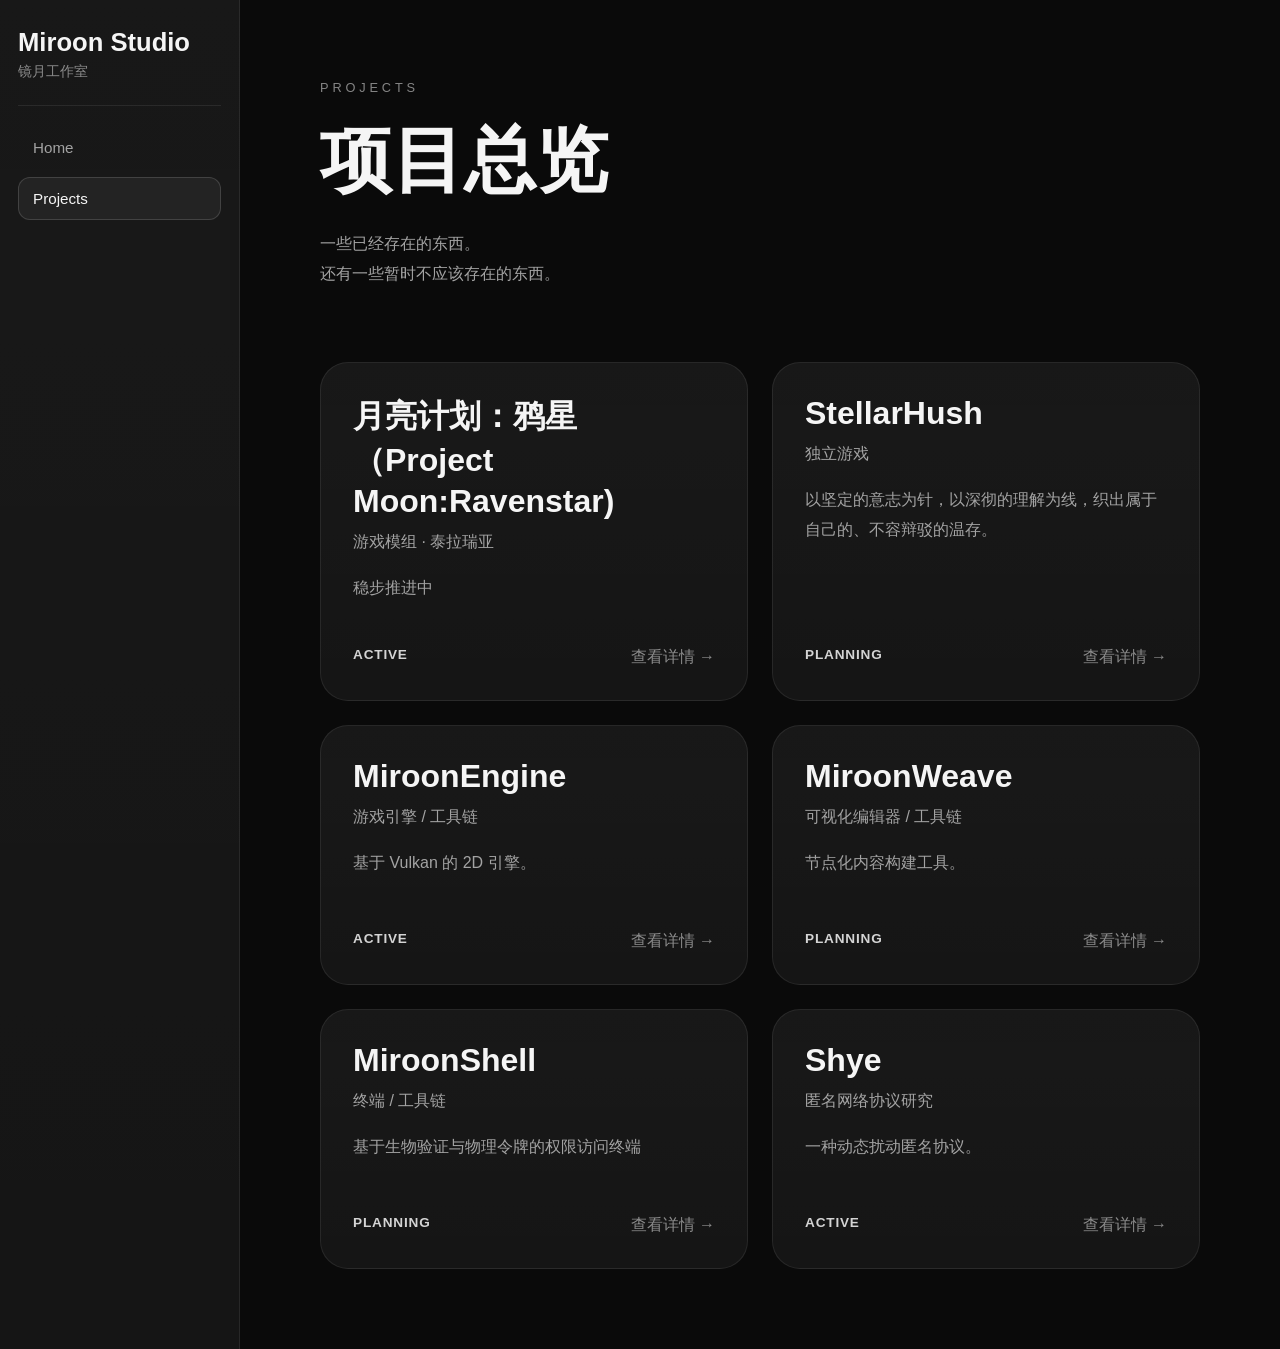
==== projects/index.html @ 6623b8a1 "Update static site" ====
<!DOCTYPE html>
<html lang="zh-CN">
<head>
    <meta charset="utf-8" />
    <meta name="viewport" content="width=device-width, initial-scale=1.0" />
    <meta name="description" content="镜月工作室，始于2023的非商业计算机团体。" />
    <title>&#x9879;&#x76EE;&#x603B;&#x89C8; - Miroon Studio</title>
    <link rel="stylesheet" href="/css/app.css?v=C30qZN471HaR_nVF_4XgS4ylhIhQWeP95YsiRqxwv6Q" />
    <link rel="icon" type="image/png" href="/favicon.png" />
</head>
<body>
    <div class="page">
        <aside class="sidebar">
            <div class="sidebar-inner">
                <div class="brand-area">
                    <a class="brand-title" href="/">Miroon Studio</a>
                    <div class="brand-subtitle">镜月工作室</div>
                </div>

                <nav class="nav-menu" aria-label="Primary navigation">
                    <a class="nav-link " href="/">Home</a>
                    <a class="nav-link active" href="/projects">Projects</a>
                </nav>
            </div>
        </aside>

        <main>
            <div class="main-content">
                
<div class="projects-page">
    <section class="projects-header">
        <div class="projects-tag">PROJECTS</div>
        <h1>项目总览</h1>
        <p>
            一些已经存在的东西。<br />
            还有一些暂时不应该存在的东西。
        </p>
    </section>

    <section class="project-grid" aria-label="项目列表">
            <a class="project-card" href="/projects/ravenstar">
                <div class="project-top">
                    <h2>&#x6708;&#x4EAE;&#x8BA1;&#x5212;&#xFF1A;&#x9E26;&#x661F;&#xFF08;Project Moon:Ravenstar)</h2>
                    <div class="project-subtitle">&#x6E38;&#x620F;&#x6A21;&#x7EC4; &#xB7; &#x6CF0;&#x62C9;&#x745E;&#x4E9A;</div>
                </div>

                <p class="project-description">&#x7A33;&#x6B65;&#x63A8;&#x8FDB;&#x4E2D;</p>

                <div class="project-footer">
                    <div class="project-status">ACTIVE</div>
                    <div class="project-link">查看详情 &rarr;</div>
                </div>
            </a>
            <a class="project-card" href="/projects/shell">
                <div class="project-top">
                    <h2>StellarHush</h2>
                    <div class="project-subtitle">&#x72EC;&#x7ACB;&#x6E38;&#x620F;</div>
                </div>

                <p class="project-description">&#x4EE5;&#x575A;&#x5B9A;&#x7684;&#x610F;&#x5FD7;&#x4E3A;&#x9488;&#xFF0C;&#x4EE5;&#x6DF1;&#x5F7B;&#x7684;&#x7406;&#x89E3;&#x4E3A;&#x7EBF;&#xFF0C;&#x7EC7;&#x51FA;&#x5C5E;&#x4E8E;&#x81EA;&#x5DF1;&#x7684;&#x3001;&#x4E0D;&#x5BB9;&#x8FA9;&#x9A73;&#x7684;&#x6E29;&#x5B58;&#x3002;</p>

                <div class="project-footer">
                    <div class="project-status">PLANNING</div>
                    <div class="project-link">查看详情 &rarr;</div>
                </div>
            </a>
            <a class="project-card" href="/projects/engine">
                <div class="project-top">
                    <h2>MiroonEngine</h2>
                    <div class="project-subtitle">&#x6E38;&#x620F;&#x5F15;&#x64CE; / &#x5DE5;&#x5177;&#x94FE;</div>
                </div>

                <p class="project-description">&#x57FA;&#x4E8E; Vulkan &#x7684; 2D &#x5F15;&#x64CE;&#x3002;</p>

                <div class="project-footer">
                    <div class="project-status">ACTIVE</div>
                    <div class="project-link">查看详情 &rarr;</div>
                </div>
            </a>
            <a class="project-card" href="/projects/weave">
                <div class="project-top">
                    <h2>MiroonWeave</h2>
                    <div class="project-subtitle">&#x53EF;&#x89C6;&#x5316;&#x7F16;&#x8F91;&#x5668; / &#x5DE5;&#x5177;&#x94FE;</div>
                </div>

                <p class="project-description">&#x8282;&#x70B9;&#x5316;&#x5185;&#x5BB9;&#x6784;&#x5EFA;&#x5DE5;&#x5177;&#x3002;</p>

                <div class="project-footer">
                    <div class="project-status">PLANNING</div>
                    <div class="project-link">查看详情 &rarr;</div>
                </div>
            </a>
            <a class="project-card" href="/projects/shell">
                <div class="project-top">
                    <h2>MiroonShell</h2>
                    <div class="project-subtitle">&#x7EC8;&#x7AEF; / &#x5DE5;&#x5177;&#x94FE;</div>
                </div>

                <p class="project-description">&#x57FA;&#x4E8E;&#x751F;&#x7269;&#x9A8C;&#x8BC1;&#x4E0E;&#x7269;&#x7406;&#x4EE4;&#x724C;&#x7684;&#x6743;&#x9650;&#x8BBF;&#x95EE;&#x7EC8;&#x7AEF;</p>

                <div class="project-footer">
                    <div class="project-status">PLANNING</div>
                    <div class="project-link">查看详情 &rarr;</div>
                </div>
            </a>
            <a class="project-card" href="/projects/shye">
                <div class="project-top">
                    <h2>Shye</h2>
                    <div class="project-subtitle">&#x533F;&#x540D;&#x7F51;&#x7EDC;&#x534F;&#x8BAE;&#x7814;&#x7A76;</div>
                </div>

                <p class="project-description">&#x4E00;&#x79CD;&#x52A8;&#x6001;&#x6270;&#x52A8;&#x533F;&#x540D;&#x534F;&#x8BAE;&#x3002;</p>

                <div class="project-footer">
                    <div class="project-status">ACTIVE</div>
                    <div class="project-link">查看详情 &rarr;</div>
                </div>
            </a>
    </section>
</div>


            </div>
        </main>
    </div>

    
</body>
</html>
---- css/app.css ----
:root {
    color-scheme: dark;
    --bg-canvas: #0a0a0a;
    --bg-elevated: #111111;
    --bg-elevated-strong: #151515;
    --bg-overlay: rgba(255, 255, 255, 0.03);
    --bg-overlay-strong: rgba(255, 255, 255, 0.05);
    --text-primary: #f5f5f5;
    --text-secondary: #a3a3a3;
    --text-tertiary: rgba(245, 245, 245, 0.52);
    --border-subtle: rgba(255, 255, 255, 0.08);
    --border-strong: rgba(255, 255, 255, 0.14);
    --accent-soft: #d4d4d4;
    --accent-strong: #fafafa;
    --shadow-soft: 0 24px 64px rgba(0, 0, 0, 0.34);
}

* {
    box-sizing: border-box;
}

html,
body {
    margin: 0;
    padding: 0;
    width: 100%;
    min-height: 100%;
    background: var(--bg-canvas);
    color: var(--text-primary);
    overflow-x: hidden;
}

body {
    font-family: "Segoe UI", "PingFang SC", "Microsoft YaHei", sans-serif;
}

a,
a:visited,
a:hover,
a:active {
    color: inherit;
}

a {
    text-decoration-color: rgba(255, 255, 255, 0.24);
}

h1,
h2,
h3,
p {
    margin-top: 0;
}

.page {
    position: relative;
    display: flex;
    min-height: 100vh;
    background: var(--bg-canvas);
}

main {
    flex: 1;
    min-width: 0;
    min-height: 100vh;
    background: var(--bg-canvas);
}

.main-content {
    min-height: 100vh;
    background:
        radial-gradient(circle at top right, rgba(255, 255, 255, 0.03), transparent 28%),
        var(--bg-canvas);
}

.sidebar {
    width: 240px;
    flex: 0 0 240px;
    border-right: 1px solid var(--border-subtle);
    background:
        linear-gradient(180deg, rgba(255, 255, 255, 0.03) 0%, rgba(255, 255, 255, 0.015) 100%),
        var(--bg-elevated);
}

.sidebar-inner {
    position: sticky;
    top: 0;
    padding: 28px 18px;
}

.brand-area {
    padding-bottom: 24px;
    border-bottom: 1px solid var(--border-subtle);
    margin-bottom: 20px;
}

.brand-title {
    display: block;
    color: var(--text-primary);
    text-decoration: none;
    font-size: 1.6rem;
    font-weight: 700;
}

.brand-subtitle {
    margin-top: 6px;
    color: var(--text-tertiary);
    font-size: 0.85rem;
}

.nav-menu {
    display: flex;
    flex-direction: column;
    gap: 8px;
}

.nav-link {
    display: block;
    color: var(--text-secondary);
    text-decoration: none;
    padding: 12px 14px;
    border-radius: 12px;
    transition:
        background-color 0.18s ease,
        border-color 0.18s ease,
        color 0.18s ease;
    font-size: 0.95rem;
    border: 1px solid transparent;
}

.nav-link:hover {
    background: var(--bg-overlay);
    border-color: var(--border-subtle);
    color: var(--text-primary);
}

.nav-link.active {
    background: var(--bg-overlay-strong);
    border-color: var(--border-strong);
    color: var(--text-primary);
}

.home-page .hero {
    min-height: 100vh;
    display: flex;
    align-items: center;
    justify-content: center;
    padding: 80px;
}

.home-page .hero-content {
    width: 100%;
    max-width: 980px;
}

.hero-tag,
.projects-tag,
.section-title {
    color: var(--text-tertiary);
    font-size: 0.8rem;
    letter-spacing: 0.3em;
}

.home-page .hero-tag {
    margin-bottom: 1rem;
}

.home-page h1 {
    margin-bottom: 1.5rem;
    color: var(--text-primary);
    font-size: 5rem;
    font-weight: 800;
}

.home-page .hero-description {
    margin-bottom: 2.5rem;
    color: var(--text-secondary);
    font-size: 1.2rem;
    line-height: 1.9;
}

.highlight {
    color: var(--accent-strong);
}

.hero-buttons {
    display: flex;
    flex-wrap: wrap;
    gap: 1rem;
}

.hero-btn {
    display: inline-flex;
    align-items: center;
    justify-content: center;
    min-height: 48px;
    padding: 0 24px;
    border-radius: 14px;
    text-decoration: none;
    transition:
        transform 0.2s ease,
        background-color 0.2s ease,
        border-color 0.2s ease;
    font-weight: 600;
}

.hero-btn:hover {
    transform: translateY(-2px);
}

.primary {
    border: 1px solid var(--border-strong);
    background: var(--bg-elevated-strong);
    color: var(--text-primary);
}

.primary:hover {
    background: #1a1a1a;
}

.secondary {
    border: 1px solid var(--border-subtle);
    color: var(--text-secondary);
}

.secondary:hover {
    border-color: var(--border-strong);
    color: var(--text-primary);
    background: var(--bg-overlay);
}

.home-page .hero-ending {
    margin-top: 40px;
    color: var(--text-tertiary);
    font-size: 0.95rem;
    letter-spacing: 0.18em;
    text-transform: uppercase;
    border-left: 2px solid var(--border-subtle);
    padding-left: 16px;
    max-width: 420px;
    line-height: 1.8;
}

.home-page .footer {
    padding: 40px 80px;
    border-top: 1px solid var(--border-subtle);
    display: flex;
    justify-content: space-between;
    align-items: center;
    gap: 20px;
    color: var(--text-tertiary);
    font-size: 0.9rem;
}

.footer-title {
    color: var(--text-primary);
    font-weight: 700;
    letter-spacing: 0.06em;
}

.footer-subtitle {
    margin-top: 6px;
    color: var(--text-tertiary);
    font-size: 0.8rem;
}

.footer-right {
    max-width: 420px;
    text-align: right;
    line-height: 1.8;
}

.projects-page {
    min-height: 100vh;
    padding: 80px;
    background: var(--bg-canvas);
    color: var(--text-primary);
}

.projects-header {
    margin-bottom: 72px;
}

.projects-tag {
    margin-bottom: 18px;
}

.projects-header h1 {
    margin-bottom: 20px;
    font-size: clamp(3rem, 6vw, 4.5rem);
    font-weight: 800;
}

.projects-header p {
    color: var(--text-secondary);
    line-height: 1.9;
}

.project-grid {
    display: grid;
    grid-template-columns: repeat(auto-fit, minmax(320px, 1fr));
    gap: 24px;
}

.project-card {
    display: flex;
    flex-direction: column;
    justify-content: space-between;
    min-height: 260px;
    padding: 32px;
    border-radius: 28px;
    border: 1px solid var(--border-subtle);
    background:
        linear-gradient(180deg, rgba(255, 255, 255, 0.03), rgba(255, 255, 255, 0.015)),
        var(--bg-elevated);
    text-decoration: none;
    color: var(--text-primary);
    transition:
        transform 0.25s ease,
        border-color 0.25s ease,
        background-color 0.25s ease;
}

.project-card:hover {
    transform: translateY(-6px);
    border-color: var(--border-strong);
    background:
        linear-gradient(180deg, rgba(255, 255, 255, 0.045), rgba(255, 255, 255, 0.02)),
        var(--bg-elevated-strong);
}

.project-card h2 {
    margin-bottom: 12px;
    color: var(--text-primary);
    font-size: 2rem;
}

.project-top {
    margin-bottom: 20px;
}

.project-subtitle,
.project-description {
    color: var(--text-secondary);
}

.project-description {
    flex: 1;
    line-height: 1.9;
}

.project-footer {
    display: flex;
    justify-content: space-between;
    gap: 16px;
    margin-top: 28px;
}

.project-status {
    color: var(--accent-soft);
    font-size: 0.85rem;
    font-weight: 700;
    letter-spacing: 0.06em;
}

.project-link {
    color: var(--text-tertiary);
}

.shye-page {
    width: 100%;
    max-width: 1600px;
    min-height: 100vh;
    margin: 0 auto;
    overflow-x: hidden;
    padding: 80px;
    background: transparent;
    color: var(--text-primary);
}

.shye-page .hero {
    max-width: 950px;
    margin-bottom: 120px;
}

.shye-page .hero-tag {
    margin-bottom: 20px;
}

.shye-page .hero h1 {
    margin-bottom: 24px;
    font-size: clamp(4rem, 10vw, 5.5rem);
    font-weight: 800;
    line-height: 1;
}

.shye-page .hero-description {
    margin-top: 36px;
    color: var(--text-secondary);
    font-size: 1.05rem;
    line-height: 2;
}

.status {
    display: inline-flex;
    align-items: center;
    gap: 10px;
    padding: 10px 16px;
    border-radius: 999px;
    font-size: 0.76rem;
    font-weight: 700;
    letter-spacing: 0.08em;
    backdrop-filter: blur(10px);
}

.status.active {
    border: 1px solid var(--border-strong);
    background: var(--bg-overlay);
    color: var(--text-primary);
}

.section-title {
    margin-bottom: 40px;
}

.principles-section,
.timeline-section,
.research-section {
    margin-bottom: 120px;
}

.principles-grid,
.research-grid {
    display: grid;
    grid-template-columns: repeat(auto-fit, minmax(260px, 1fr));
    gap: 24px;
}

.research-grid {
    grid-template-columns: repeat(auto-fit, minmax(280px, 1fr));
}

.principle-card,
.timeline-card,
.research-card {
    position: relative;
    overflow: hidden;
    padding: 28px;
    border-radius: 24px;
    border: 1px solid var(--border-subtle);
    background: linear-gradient(180deg, rgba(255, 255, 255, 0.03), rgba(255, 255, 255, 0.015));
    transition:
        transform 0.25s ease,
        border-color 0.25s ease,
        box-shadow 0.25s ease;
}

.timeline-card {
    padding: 26px;
}

.principle-card::before,
.timeline-card::before,
.research-card::before {
    content: "";
    position: absolute;
    inset: 0;
    background: linear-gradient(135deg, rgba(255, 255, 255, 0.06), transparent 55%);
    opacity: 0;
    transition: opacity 0.25s ease;
    pointer-events: none;
}

.principle-card:hover,
.timeline-card:hover,
.research-card:hover {
    transform: translateY(-6px);
    border-color: var(--border-strong);
    box-shadow: var(--shadow-soft);
}

.principle-card:hover::before,
.timeline-card:hover::before,
.research-card:hover::before {
    opacity: 1;
}

.principle-card h3,
.research-card h3,
.timeline-card h3 {
    margin-bottom: 14px;
    font-size: 1.1rem;
}

.principle-card h3 {
    font-size: 1.15rem;
}

.principle-card p,
.timeline-card p,
.research-card p {
    color: var(--text-secondary);
    line-height: 1.9;
}

.timeline {
    display: flex;
    align-items: flex-start;
    gap: 28px;
    width: 100%;
    overflow-x: auto;
    overflow-y: hidden;
    padding-bottom: 18px;
    scrollbar-width: none;
    -ms-overflow-style: none;
}

.timeline::-webkit-scrollbar {
    display: none;
}

.timeline-line {
    flex-shrink: 0;
    width: 80px;
    height: 2px;
    margin-top: 92px;
    background: linear-gradient(90deg, rgba(255, 255, 255, 0.22), rgba(255, 255, 255, 0.08));
}

.timeline-node {
    flex-shrink: 0;
    width: 300px;
    max-width: 300px;
}

.timeline-node.secondary .timeline-card {
    border-color: var(--border-strong);
}

.timeline-date {
    margin-bottom: 14px;
    color: var(--text-tertiary);
    font-size: 0.78rem;
    letter-spacing: 0.08em;
}

.timeline-card p {
    word-break: break-word;
}

.timeline-branch {
    margin-top: 14px;
    margin-left: 12px;
    color: var(--text-secondary);
    font-size: 0.9rem;
    opacity: 0.9;
}

.quote-section {
    margin-top: 140px;
    margin-bottom: 120px;
}

.quote-line {
    width: 120px;
    height: 2px;
    margin-bottom: 24px;
    background: rgba(255, 255, 255, 0.22);
}

.quote-section p {
    max-width: 700px;
    color: rgba(255, 255, 255, 0.62);
    font-size: 1.2rem;
    line-height: 2;
    overflow-wrap: break-word;
}

.shye-page .footer {
    display: flex;
    justify-content: space-between;
    align-items: center;
    gap: 24px;
    padding-top: 40px;
    border-top: 1px solid var(--border-subtle);
    color: var(--text-tertiary);
    font-size: 0.9rem;
}

.not-found-page {
    min-height: 100vh;
    display: flex;
    flex-direction: column;
    justify-content: center;
    align-items: flex-start;
    padding: 80px;
}

.not-found-page h1 {
    margin-bottom: 20px;
    font-size: clamp(3rem, 7vw, 5rem);
}

.not-found-page p {
    max-width: 560px;
    margin-bottom: 32px;
    color: var(--text-secondary);
    line-height: 1.9;
}

@media (max-width: 768px) {
    .page {
        flex-direction: column;
    }

    .sidebar {
        width: 100%;
        flex-basis: auto;
        border-right: none;
        border-bottom: 1px solid var(--border-subtle);
    }

    .sidebar-inner {
        position: static;
        padding: 22px 24px;
    }

    .brand-area {
        padding-bottom: 18px;
        margin-bottom: 16px;
    }

    .nav-menu {
        flex-direction: row;
        flex-wrap: wrap;
    }

    .home-page .hero,
    .projects-page,
    .shye-page,
    .not-found-page {
        padding: 32px 24px;
    }

    .home-page h1 {
        font-size: 3.5rem;
    }

    .home-page .footer {
        padding: 32px 24px;
        flex-direction: column;
        align-items: flex-start;
    }

    .footer-right {
        text-align: left;
    }

    .project-grid {
        grid-template-columns: 1fr;
    }

    .project-card {
        padding: 26px;
    }

    .project-card h2 {
        font-size: 1.65rem;
    }

    .project-footer {
        flex-direction: column;
    }

    .shye-page .hero {
        margin-bottom: 80px;
    }

    .shye-page .hero h1 {
        font-size: 3.5rem;
    }

    .principles-section,
    .timeline-section,
    .research-section,
    .quote-section {
        margin-bottom: 80px;
    }

    .timeline {
        gap: 18px;
    }

    .timeline-node {
        width: 260px;
        max-width: 260px;
    }

    .timeline-line {
        width: 50px;
    }

    .shye-page .footer {
        flex-direction: column;
        align-items: flex-start;
    }
}
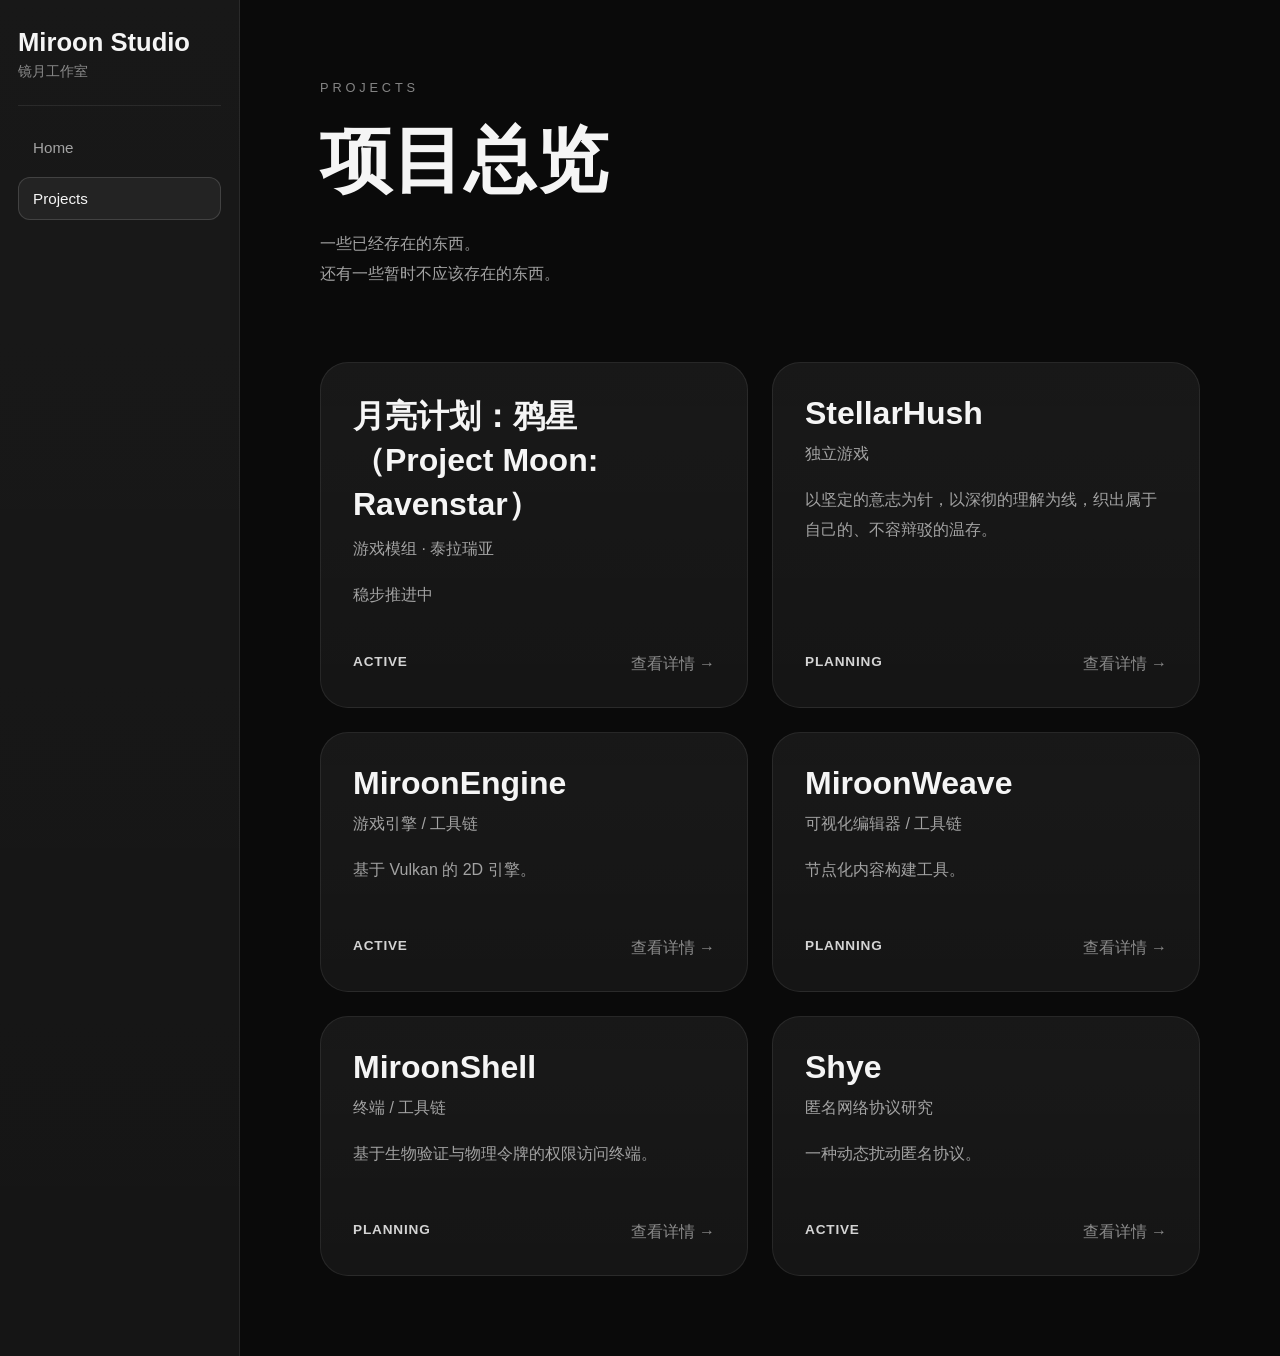
==== commit 8b43ea5b: "2026.6.12" ====
--- a/projects/index.html
+++ b/projects/index.html
@@ -6,7 +6,7 @@
     <meta name="viewport" content="width=device-width, initial-scale=1.0" />
     <meta name="description" content="镜月工作室，始于2023的非商业计算机团体。" />
     <title>&#x9879;&#x76EE;&#x603B;&#x89C8; - Miroon Studio</title>
-    <link rel="stylesheet" href="/css/app.css?v=C30qZN471HaR_nVF_4XgS4ylhIhQWeP95YsiRqxwv6Q" />
+    <link rel="stylesheet" href="/css/app.css?v=etCWOzVZxjTpOKw3tctOyIUt6PeeroS6_OULy76Yyho" />
     <link rel="icon" type="image/png" href="/favicon.png" />
 </head>
 <body>
@@ -41,7 +41,7 @@
     <section class="project-grid" aria-label="项目列表">
             <a class="project-card" href="/projects/ravenstar">
                 <div class="project-top">
-                    <h2>&#x6708;&#x4EAE;&#x8BA1;&#x5212;&#xFF1A;&#x9E26;&#x661F;&#xFF08;Project Moon:Ravenstar)</h2>
+                    <h2>&#x6708;&#x4EAE;&#x8BA1;&#x5212;&#xFF1A;&#x9E26;&#x661F;&#xFF08;Project Moon: Ravenstar&#xFF09;</h2>
                     <div class="project-subtitle">&#x6E38;&#x620F;&#x6A21;&#x7EC4; &#xB7; &#x6CF0;&#x62C9;&#x745E;&#x4E9A;</div>
                 </div>
 
@@ -52,7 +52,7 @@
                     <div class="project-link">查看详情 &rarr;</div>
                 </div>
             </a>
-            <a class="project-card" href="/projects/shell">
+            <a class="project-card" href="/projects/stellar-hush">
                 <div class="project-top">
                     <h2>StellarHush</h2>
                     <div class="project-subtitle">&#x72EC;&#x7ACB;&#x6E38;&#x620F;</div>
@@ -97,7 +97,7 @@
                     <div class="project-subtitle">&#x7EC8;&#x7AEF; / &#x5DE5;&#x5177;&#x94FE;</div>
                 </div>
 
-                <p class="project-description">&#x57FA;&#x4E8E;&#x751F;&#x7269;&#x9A8C;&#x8BC1;&#x4E0E;&#x7269;&#x7406;&#x4EE4;&#x724C;&#x7684;&#x6743;&#x9650;&#x8BBF;&#x95EE;&#x7EC8;&#x7AEF;</p>
+                <p class="project-description">&#x57FA;&#x4E8E;&#x751F;&#x7269;&#x9A8C;&#x8BC1;&#x4E0E;&#x7269;&#x7406;&#x4EE4;&#x724C;&#x7684;&#x6743;&#x9650;&#x8BBF;&#x95EE;&#x7EC8;&#x7AEF;&#x3002;</p>
 
                 <div class="project-footer">
                     <div class="project-status">PLANNING</div>
--- a/css/app.css
+++ b/css/app.css
@@ -233,12 +233,16 @@
     margin-top: 40px;
     color: var(--text-tertiary);
     font-size: 0.95rem;
-    letter-spacing: 0.18em;
-    text-transform: uppercase;
+    letter-spacing: 0.06em;
     border-left: 2px solid var(--border-subtle);
     padding-left: 16px;
-    max-width: 420px;
+    max-width: 560px;
     line-height: 1.8;
+}
+
+.studio-manifesto {
+    margin: 0;
+    line-height: 1.95;
 }
 
 .home-page .footer {
@@ -268,6 +272,10 @@
     max-width: 420px;
     text-align: right;
     line-height: 1.8;
+}
+
+.footer-manifesto {
+    max-width: 420px;
 }
 
 .projects-page {
@@ -417,6 +425,75 @@
     border: 1px solid var(--border-strong);
     background: var(--bg-overlay);
     color: var(--text-primary);
+}
+
+.status.planning {
+    border: 1px solid rgba(255, 255, 255, 0.1);
+    background: rgba(255, 255, 255, 0.02);
+    color: var(--text-secondary);
+}
+
+.project-detail-page {
+    min-height: 100vh;
+    padding: 80px;
+    color: var(--text-primary);
+}
+
+.project-detail-hero {
+    max-width: 900px;
+    margin-bottom: 72px;
+}
+
+.project-detail-hero h1 {
+    margin-bottom: 18px;
+    font-size: clamp(3rem, 8vw, 5rem);
+    font-weight: 800;
+    line-height: 1;
+}
+
+.project-detail-subtitle {
+    margin-bottom: 22px;
+    color: var(--text-secondary);
+    font-size: 1rem;
+    letter-spacing: 0.08em;
+}
+
+.project-detail-description {
+    max-width: 720px;
+    margin-top: 30px;
+    color: var(--text-secondary);
+    font-size: 1.08rem;
+    line-height: 1.95;
+}
+
+.project-detail-actions {
+    margin-top: 32px;
+}
+
+.project-detail-grid {
+    display: grid;
+    grid-template-columns: repeat(auto-fit, minmax(240px, 1fr));
+    gap: 24px;
+}
+
+.project-detail-card {
+    min-height: 220px;
+    padding: 28px;
+    border: 1px solid var(--border-subtle);
+    border-radius: 24px;
+    background:
+        linear-gradient(180deg, rgba(255, 255, 255, 0.03), rgba(255, 255, 255, 0.015)),
+        var(--bg-elevated);
+}
+
+.project-detail-card h2 {
+    margin-bottom: 14px;
+    font-size: 1.15rem;
+}
+
+.project-detail-card p {
+    color: var(--text-secondary);
+    line-height: 1.9;
 }
 
 .section-title {
@@ -656,6 +733,10 @@
         text-align: left;
     }
 
+    .footer-manifesto {
+        max-width: none;
+    }
+
     .project-grid {
         grid-template-columns: 1fr;
     }
@@ -666,6 +747,14 @@
 
     .project-card h2 {
         font-size: 1.65rem;
+    }
+
+    .project-detail-page {
+        padding: 32px 24px;
+    }
+
+    .project-detail-grid {
+        grid-template-columns: 1fr;
     }
 
     .project-footer {
